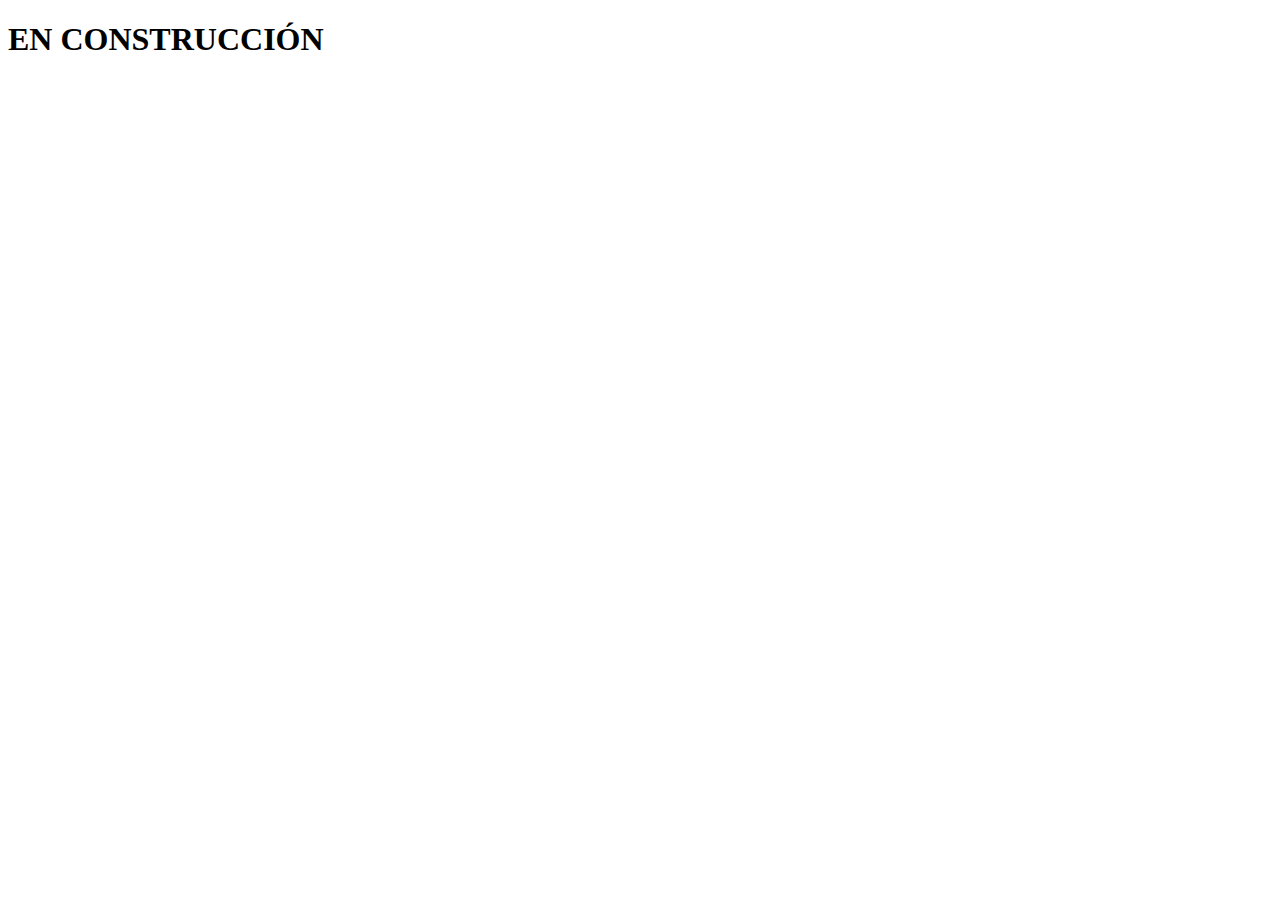
==== sites/en-constuccion.html @ 90bb0c17 "Modificaciones finales" ====
<!DOCTYPE html>
<html lang="en">
<head>
    <meta charset="UTF-8" />
    <meta name="viewport" content="width=device-width, initial-scale=1, shrink-to-fit=no" />
    <meta name="HandheldFriendly" content="true">
    <link href="https://cdn.jsdelivr.net/npm/bootstrap@5.1.1/dist/css/bootstrap.min.css" rel="stylesheet"
        integrity="sha384-F3w7mX95PdgyTmZZMECAngseQB83DfGTowi0iMjiWaeVhAn4FJkqJByhZMI3AhiU" crossorigin="anonymous" />
    <link rel="stylesheet" href="style.css" />
    <title>En construcción - Vuelva pronto!</title>
</head>
<body>
    <div class="container">
        <h1>EN CONSTRUCCIÓN</h1>
    </div>    
</body>
</html>
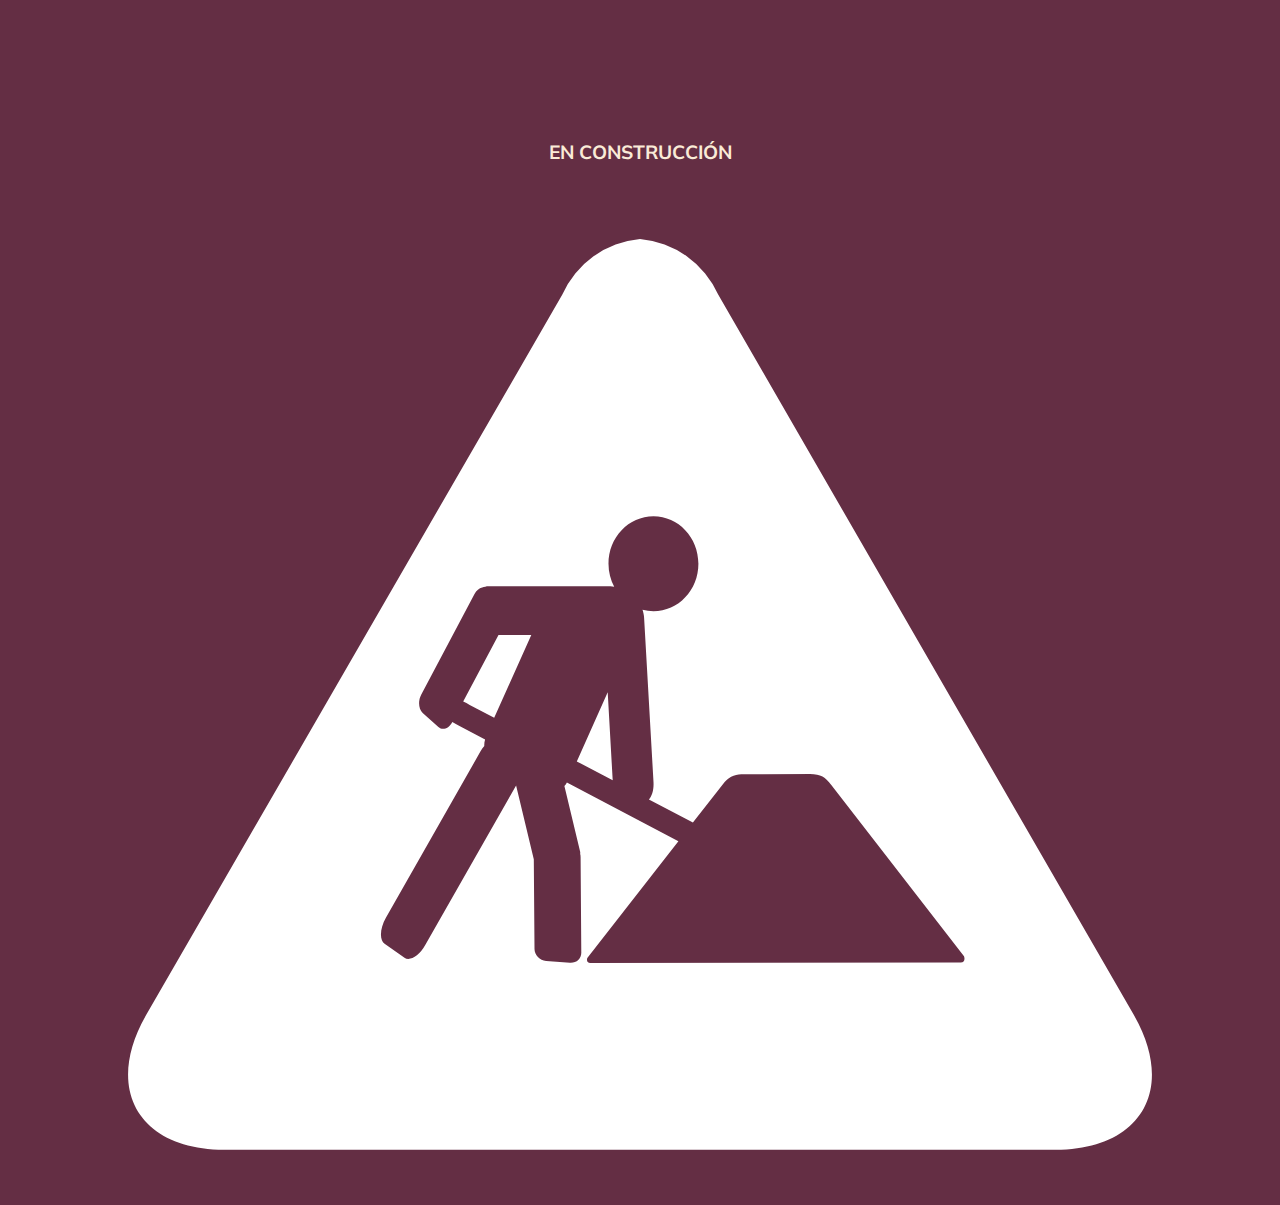
==== commit 5fceab78: "correciones finales" ====
--- a/sites/en-constuccion.html
+++ b/sites/en-constuccion.html
@@ -1,17 +1,25 @@
 <!DOCTYPE html>
 <html lang="en">
+
 <head>
     <meta charset="UTF-8" />
     <meta name="viewport" content="width=device-width, initial-scale=1, shrink-to-fit=no" />
     <meta name="HandheldFriendly" content="true">
     <link href="https://cdn.jsdelivr.net/npm/bootstrap@5.1.1/dist/css/bootstrap.min.css" rel="stylesheet"
         integrity="sha384-F3w7mX95PdgyTmZZMECAngseQB83DfGTowi0iMjiWaeVhAn4FJkqJByhZMI3AhiU" crossorigin="anonymous" />
-    <link rel="stylesheet" href="style.css" />
+    <link rel="stylesheet" href="../style.css" />
+    <link rel="preconnect" href="https://fonts.googleapis.com">
+    <link rel="preconnect" href="https://fonts.gstatic.com" crossorigin>
+    <link href="https://fonts.googleapis.com/css2?family=Mulish:ital,wght@0,300;0,700;1,400&display=swap"
+        rel="stylesheet">
     <title>En construcción - Vuelva pronto!</title>
 </head>
+
 <body>
-    <div class="container">
-        <h1>EN CONSTRUCCIÓN</h1>
-    </div>    
+    <div class="container" style="text-align: center; height: 600px; margin-top: 140px;">
+        <h1 style="font-family: Mulish; color: antiquewhite; font-size: larger;">EN CONSTRUCCIÓN</h1>
+        <img src="../assets/Under_construction_blue.svg" style="width: 80%; filter:grayscale(100) brightness(100)" alt="">
+    </div>
 </body>
+
 </html>--- a/style.css
+++ b/style.css
@@ -0,0 +1,250 @@
+body {  
+  background-color: #642E44;
+  margin: 0;
+  font-family: 'Mulish';
+}
+
+h1, h2, h3, h4, h5 {
+  font-family: 'Mulish';
+  font-weight: 700;
+}
+
+p {
+  color: #261a1a;
+}
+
+@media (max-width: 769px){
+  .texto-portada {
+    display: none;
+  }
+  .abreviacion {
+    display:inline;
+  }
+}
+
+@media (min-width: 770px){
+  .texto-portada {
+    display: inline;
+  }
+  .abreviacion {
+    display:none;
+  }
+}
+
+/* NAVBAR */
+
+#logo-arteviva {
+  padding: 4px;
+  width: 80px;
+}
+
+.navbar {
+  padding: 0%;
+}
+
+.navbar a {
+  color: #f2dfdf;
+}
+
+.navbar-custom {
+  background-color: #a65d7c;
+}
+
+.nav-link {
+  color: #f2dfdf;
+}
+
+.nav-link:hover {
+  color: #642e44;
+}
+
+.nav-item {
+  padding-left: 10px;
+  margin: 0px;
+}
+
+.nav-item:hover {
+  margin: 0;
+  background-color: #b16e8a;
+}
+
+.navbar-toggler-icon{
+  background-image: url("data:image/svg+xml,%3csvg xmlns='http://www.w3.org/2000/svg' width='30' height='30' viewBox='0 0 30 30'%3e%3cpath stroke='rgba%28255, 255, 255, 0.5%29' stroke-linecap='round' stroke-miterlimit='10' stroke-width='2' d='M4 7h22M4 15h22M4 23h22'/%3e%3c/svg%3e");
+}
+
+.navbar-toggler:focus {
+  text-decoration: none;
+  outline: 0;
+  box-shadow: none;
+}
+
+/* PORTADA */
+
+.card {
+    border-style: none;
+}
+
+
+.card-img-overlay {
+    text-align: right;    
+}
+
+.card-title-img {
+    text-align: right;
+}
+
+.card-img {
+  max-width: 100%;
+  filter: brightness(35%) saturate(0);
+}
+
+.carousel img {
+  max-width: 100%;
+  filter: brightness(35%) saturate(0);
+}
+
+.carousel-control.left, .carousel-control.right {
+  left: 0;
+  z-index: 1;
+}
+
+.carousel p, h3 {
+  color: #ffdfdf;
+  text-align: right;
+}
+
+.card-img-top {
+  filter: saturate(0);
+}
+
+.card-img-top:hover {
+  filter: saturate(1);
+}
+
+.card-portada {
+  float: none;
+}
+
+.foto-portada {
+  margin: 0px 0px 0px 0px;
+  padding: 0;
+}
+
+.portada .btn {
+  margin: 15px;
+  padding: 0px 15px;
+  border-style: none;
+  background-color: #642e44;
+}
+
+.card-title {
+  text-align: center;
+}
+
+#imagen-portada {
+  max-width: 100%;
+  filter: saturate(0);
+}
+
+/* ACTIVIDADES */
+
+#actividades {
+  width: 100%;
+  padding: 40px 0px;
+  margin: 0px 0px 30px 0px;
+  background: linear-gradient(0deg, #642E44, #ecb9b9);
+}
+
+#actividades h5 {
+  color: #45202f;
+}
+
+#actividades .card {
+  padding: 20px;
+  margin: 0 auto; /* Added */
+  margin-bottom: 10px; /* Added */
+}
+
+.card-title {
+  text-align: left;
+}
+
+#actividades .btn {
+  color: #642e44;
+  border-color: #F2DFDF;
+  background-color: #ffffff;  
+}
+
+#actividades .btn:hover {
+  color: #642e44;
+  border-color: #F2DFDF;
+  background-color: #F2DFDF;  
+}
+
+/* SUSCRIPCION */
+
+.suscripcion {
+  max-width: 900px;
+  border-radius: 20px;
+  padding: 40px;
+  margin: 80px auto;  
+  background-color: #f2dfdf;
+  justify-content: center;
+}
+
+.suscripcion .btn {
+  margin: 40px 0 20px;
+  width: 100%;
+  border-style: none;
+  border-color: #261a1a;
+  background-color: #261a1a;
+  background: linear-gradient(90deg, #261a1a, #4f3e3e)
+}
+
+.suscripcion .btn:hover {
+  border-style: none;
+  background: linear-gradient(70deg, #503f3f, #625353)
+}
+
+#titulo-suscripcion {
+  color: #45202f;
+  text-align: right;
+}
+
+#titulo-suscripcion h3 {
+  color: #261a1a;
+}
+
+/* FOOTER */
+
+.footer {
+  margin: 0;
+  width: 100%;
+  text-align: center;
+  padding: 40px;
+  background-color: #261a1a;
+  box-shadow: #45202f 0px -3px;
+}
+
+
+.footer a:any-link {
+  text-decoration: none;
+  color: #f2dfdf;
+}
+
+.footer a:hover {
+  color: #A65D7C;
+}
+
+.footer div {
+  margin-bottom: 20px;
+}
+
+/* 
+    colores:
+    #261A1A marron
+    #642E44 violeta oscuro
+    #A65D7C rosado
+    #444243 gris
+    #F2DFDF cremita
+*/
